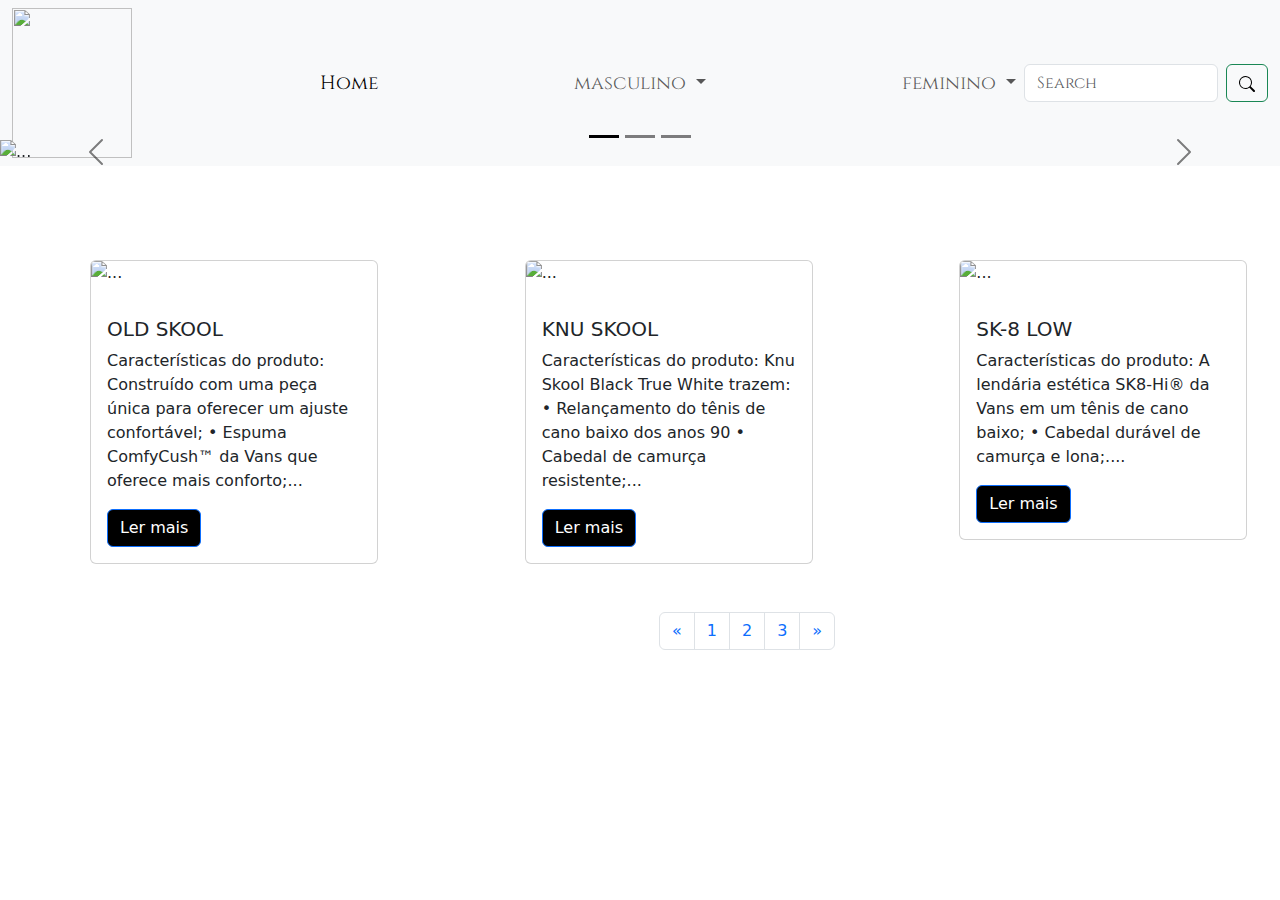
==== index.html @ 17656240 "Add files via upload" ====
<!DOCTYPE html>
<html lang="pt-BR">

<head>
    <meta charset="UTF-8">
    <meta name="viewport" content="width=device-width, initial-scale=1.0">
    <link href="https://cdn.jsdelivr.net/npm/bootstrap@5.3.3/dist/css/bootstrap.min.css" rel="stylesheet" integrity="sha384-QWTKZyjpPEjISv5WaRU9OFeRpok6YctnYmDr5pNlyT2bRjXh0JMhjY6hW+ALEwIH" crossorigin="anonymous">
    <link rel="stylesheet" href="mystyle.css">
    <title>Document</title>
</head>

<body>


    <header>
    <nav class="navbar navbar-expand-lg bg-body-tertiary">

        <div class="container-fluid">

          <img src="imagens/logo.svg" id="logo" width="120px" height="150px">

          <button class="navbar-toggler" type="button" data-bs-toggle="collapse" data-bs-target="#navbarSupportedContent" aria-controls="navbarSupportedContent" aria-expanded="false" aria-label="Toggle navigation">
            <span class="navbar-toggler-icon"></span>
          </button>
          <div class="collapse navbar-collapse" id="navbarSupportedContent">
            <ul class="navbar-nav me-auto mb-2 mb-lg-0">
              <li class="nav-item">
                <a class="nav-link active" aria-current="page" href="#">Home</a>
              </li>

              <li class="nav-item dropdown">
                <a class="nav-link dropdown-toggle" href="#" role="button" data-bs-toggle="dropdown" aria-expanded="false">
                  masculino
                </a>
                <ul class="dropdown-menu">
                  <li><a class="dropdown-item" href="#">tênis</a></li>
                  <li><a class="dropdown-item" href="#">roupas</a></li>
                  <li><hr class="dropdown-divider"></li>
                  <li><a class="dropdown-item" href="#">acessórios e mais</a></li>
                </ul>
              </li>

              <li class="nav-item dropdown">
                <a class="nav-link dropdown-toggle" href="#" role="button" data-bs-toggle="dropdown" aria-expanded="false">
                  feminino
                </a>
                <ul class="dropdown-menu">
                  <li><a class="dropdown-item" href="#">tênis</a></li>
                  <li><a class="dropdown-item" href="#">roupas</a></li>
                  <li><hr class="dropdown-divider"></li>
                  <li><a class="dropdown-item" href="#">acessórios e mais</a></li>
                </ul>
              </li>
              

            </ul>
            <form class="d-flex" role="search">
              <input class="form-control me-2" type="search" placeholder="Search" aria-label="Search" >
              <button class="btn btn-outline-success" type="submit">
                <i class="bi bi-search"></i>
                <svg xmlns="http://www.w3.org/2000/svg" width="16" height="16" fill="currentColor" class="bi bi-search" viewBox="0 0 16 16" style="color: black;">
                    <path d="M11.742 10.344a6.5 6.5 0 1 0-1.397 1.398h-.001q.044.06.098.115l3.85 3.85a1 1 0 0 0 1.415-1.414l-3.85-3.85a1 1 0 0 0-.115-.1zM12 6.5a5.5 5.5 0 1 1-11 0 5.5 5.5 0 0 1 11 0"/>
                  </svg>
              </button>
            </form>
          </div>
        </div>

      </nav>
    </header>  


    <div id="carouselExampleDark" class="carousel carousel-dark slide" style="margin-top: 100px;">

        <div class="carousel-indicators">
          <button type="button" data-bs-target="#carouselExampleDark" data-bs-slide-to="0" class="active" aria-current="true" aria-label="Slide 1"></button>
          <button type="button" data-bs-target="#carouselExampleDark" data-bs-slide-to="1" aria-label="Slide 2"></button>
          <button type="button" data-bs-target="#carouselExampleDark" data-bs-slide-to="2" aria-label="Slide 3"></button>
        </div>

        <div class="carousel-inner">
          <div class="carousel-item active" data-bs-interval="10000">
            <img src="imagens/imagem3.jpg"  class="d-block w-100" alt="...">
            <div class="carousel-caption d-none d-md-block">

            </div>
          </div>

          <div class="carousel-item" data-bs-interval="2000">
            <img src="imagens/imagem5.jpg"  class="d-block w-100" alt="...">
            <div class="carousel-caption d-none d-md-block">

              <p></p>
            </div>
          </div>

          <div class="carousel-item">
            <img src="imagens/imagem6.jpg" class="d-block w-100" alt="...">
            <div class="carousel-caption d-none d-md-block">

              <p></p>
            </div>
          </div>
        </div>

        <button class="carousel-control-prev" type="button" data-bs-target="#carouselExampleDark" data-bs-slide="prev">
          <span class="carousel-control-prev-icon" aria-hidden="true"></span>
          <span class="visually-hidden">Previous</span>
        </button>
        <button class="carousel-control-next" type="button" data-bs-target="#carouselExampleDark" data-bs-slide="next">
          <span class="carousel-control-next-icon" aria-hidden="true"></span>
          <span class="visually-hidden">Next</span>
        </button>
      </div>



      <div class="container-fluid">
        <div class="row">
          <div class="col-12 m-4">
          </div>
        </div>
      </div>
      



      
      <div class="container-fluid">
        <div class="row">
          <div class="col-12 m-4">
          </div>
        </div>
      </div>


      <div class="colunas row">
        <div id="col-12" class="col-sm-4">
            <div class="card" style="width: 18rem;">
                <img src="imagens/tenis2.webp" class="card-img-top" alt="...">
                <div class="card-body">
                    <h5 class="card-title">OLD SKOOL</h5>
                    <p class="card-text">Características do produto: Construído com uma peça única para oferecer um ajuste confortável; • Espuma ComfyCush™ da Vans que oferece mais conforto;... </p>
                    <a href="index3.html" class="btn btn-primary">Ler mais</a>
                </div>
            </div>
        </div>
    
        <div id="col-12" class="col-sm-4">
            <div class="card" style="width: 18rem;">
                <img src="imagens/tenis1.webp" class="card-img-top" alt="...">
                <div class="card-body">
                    <h5 class="card-title">KNU SKOOL</h5>
                    <p class="card-text">Características do produto: Knu Skool Black True White trazem: • Relançamento do tênis de cano baixo dos anos 90 • Cabedal de camurça resistente;...</p>
                    <a href="index2.html" class="btn btn-primary ">Ler mais</a>
                </div>
            </div>
        </div>
    
        <div id="col-12" class="col-sm-4">
            <div class="card" style="width: 18rem;">
                <img src="imagens/tenis3.webp" class="card-img-top" alt="...">
                <div class="card-body">
                    <h5 class="card-title">SK-8 LOW</h5>
                    <p class="card-text">Características do produto:  A lendária estética SK8-Hi® da Vans em um tênis de cano baixo; • Cabedal durável de camurça e lona;....

                    </p>
                    <a href="index4.html" class="btn btn-primary">Ler mais</a>
                </div>
            </div>
        </div>
    </div>


    <div class="container-fluid">
        <div class="row">
          <div class="col-12 m-4">
          </div>
        </div>
      </div>


    <nav aria-label="Page navigation example">
        <ul class="pagination">
          <li class="page-item">
            <a class="page-link" href="#" aria-label="Previous">
              <span aria-hidden="true">&laquo;</span>
            </a>
          </li>
          <li class="page-item"><a class="page-link" href="#">1</a></li>
          <li class="page-item"><a class="page-link" href="#">2</a></li>
          <li class="page-item"><a class="page-link" href="#">3</a></li>
          <li class="page-item">
            <a class="page-link" href="#" aria-label="Next">
              <span aria-hidden="true">&raquo;</span>
            </a>
          </li>
        </ul>
      </nav>


      <script src="https://cdn.jsdelivr.net/npm/bootstrap@5.3.3/dist/js/bootstrap.bundle.min.js" integrity="sha384-YvpcrYf0tY3lHB60NNkmXc5s9fDVZLESaAA55NDzOxhy9GkcIdslK1eN7N6jIeHz" crossorigin="anonymous"></script>
</body>

</html>
---- mystyle.css ----
@import url('https://fonts.googleapis.com/css2?family=Cinzel&family=Raleway:ital,wght@0,100..900;1,100..900&display=swap');


.nav-item{
    margin-left: 30%;
}

header{
    font-size: larger;
    font-family: "Cinzel", serif;
    font-optical-sizing: auto;
    font-weight: 300;
    font-style: normal;
    height: 40px;
    line-height: 40px;
      
}
.logo{
    margin-left: 50px;
}

img{
    width:"150px";
    height:"500px";
}

.card{
    margin-left: 90px;
}

button{
    color: black;
}
.btn-primary{
    color: rgb(255, 255, 255);
    background-color: black;
}

.nav-item{
    margin-left: 180px;
}

.pagination{
    margin-left: 659px;

}

.imagem{
    margin-left: 80px;
    margin-top: 200px;
}

H2{
    margin-top: 200px;
    font-family: 'Franklin Gothic Medium', 'Arial Narrow', Arial, sans-serif;
}

h3{
    margin-top: 10px;
    margin-right: 200px;
    font-family: 'Franklin Gothic Medium', 'Arial Narrow', Arial, sans-serif;
}
h6{
    margin-top: 14px;
}

h5{
    margin-top: 16px;
}

.btn1{
    margin-top: 18px;
}

.btn2{
    margin-top: 18.1px;
}

h4{
    margin-top: 19px;
}
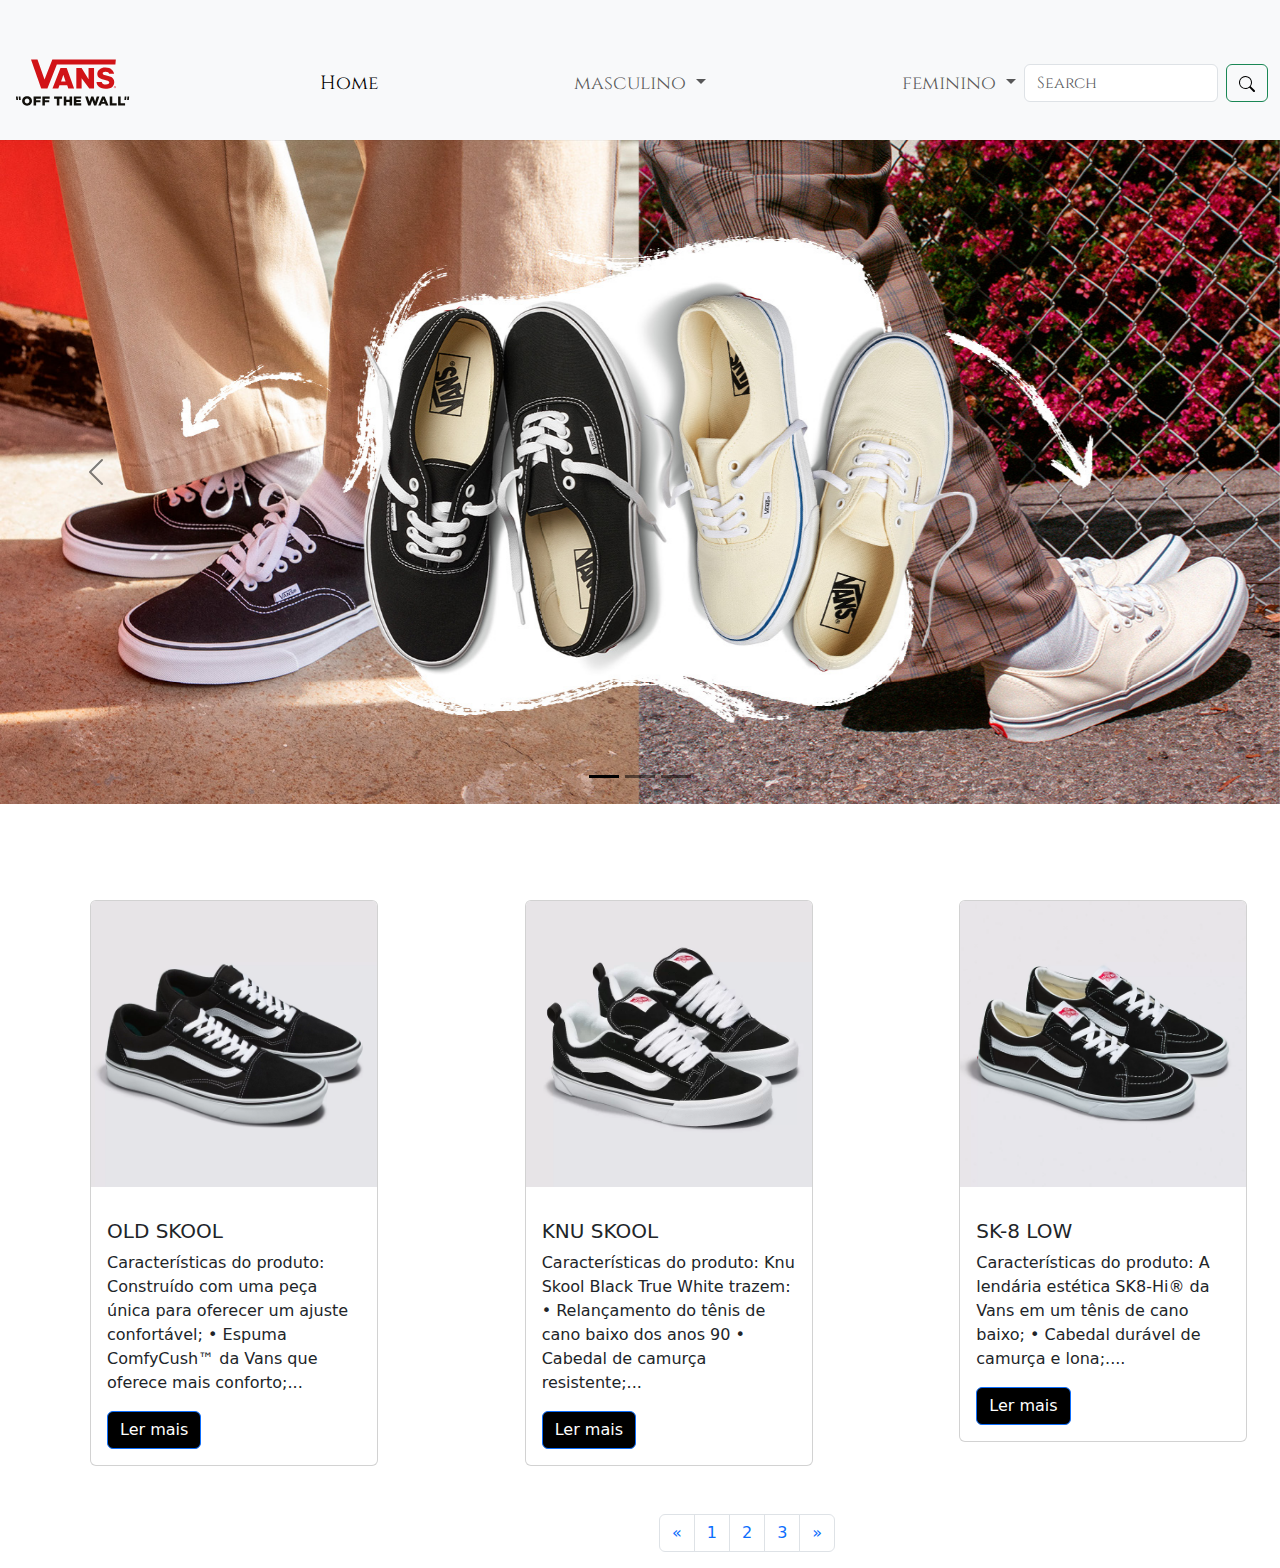
==== commit 8a2d428b: "Add files via upload" ====
--- a/index.html
+++ b/index.html
@@ -95,7 +95,7 @@
           </div>
 
           <div class="carousel-item">
-            <img src="imagens/imagem6.jpg" class="d-block w-100" alt="...">
+            <img src="/imagens/imagem6.jpg" class="d-block w-100" alt="...">
             <div class="carousel-caption d-none d-md-block">
 
               <p></p>
